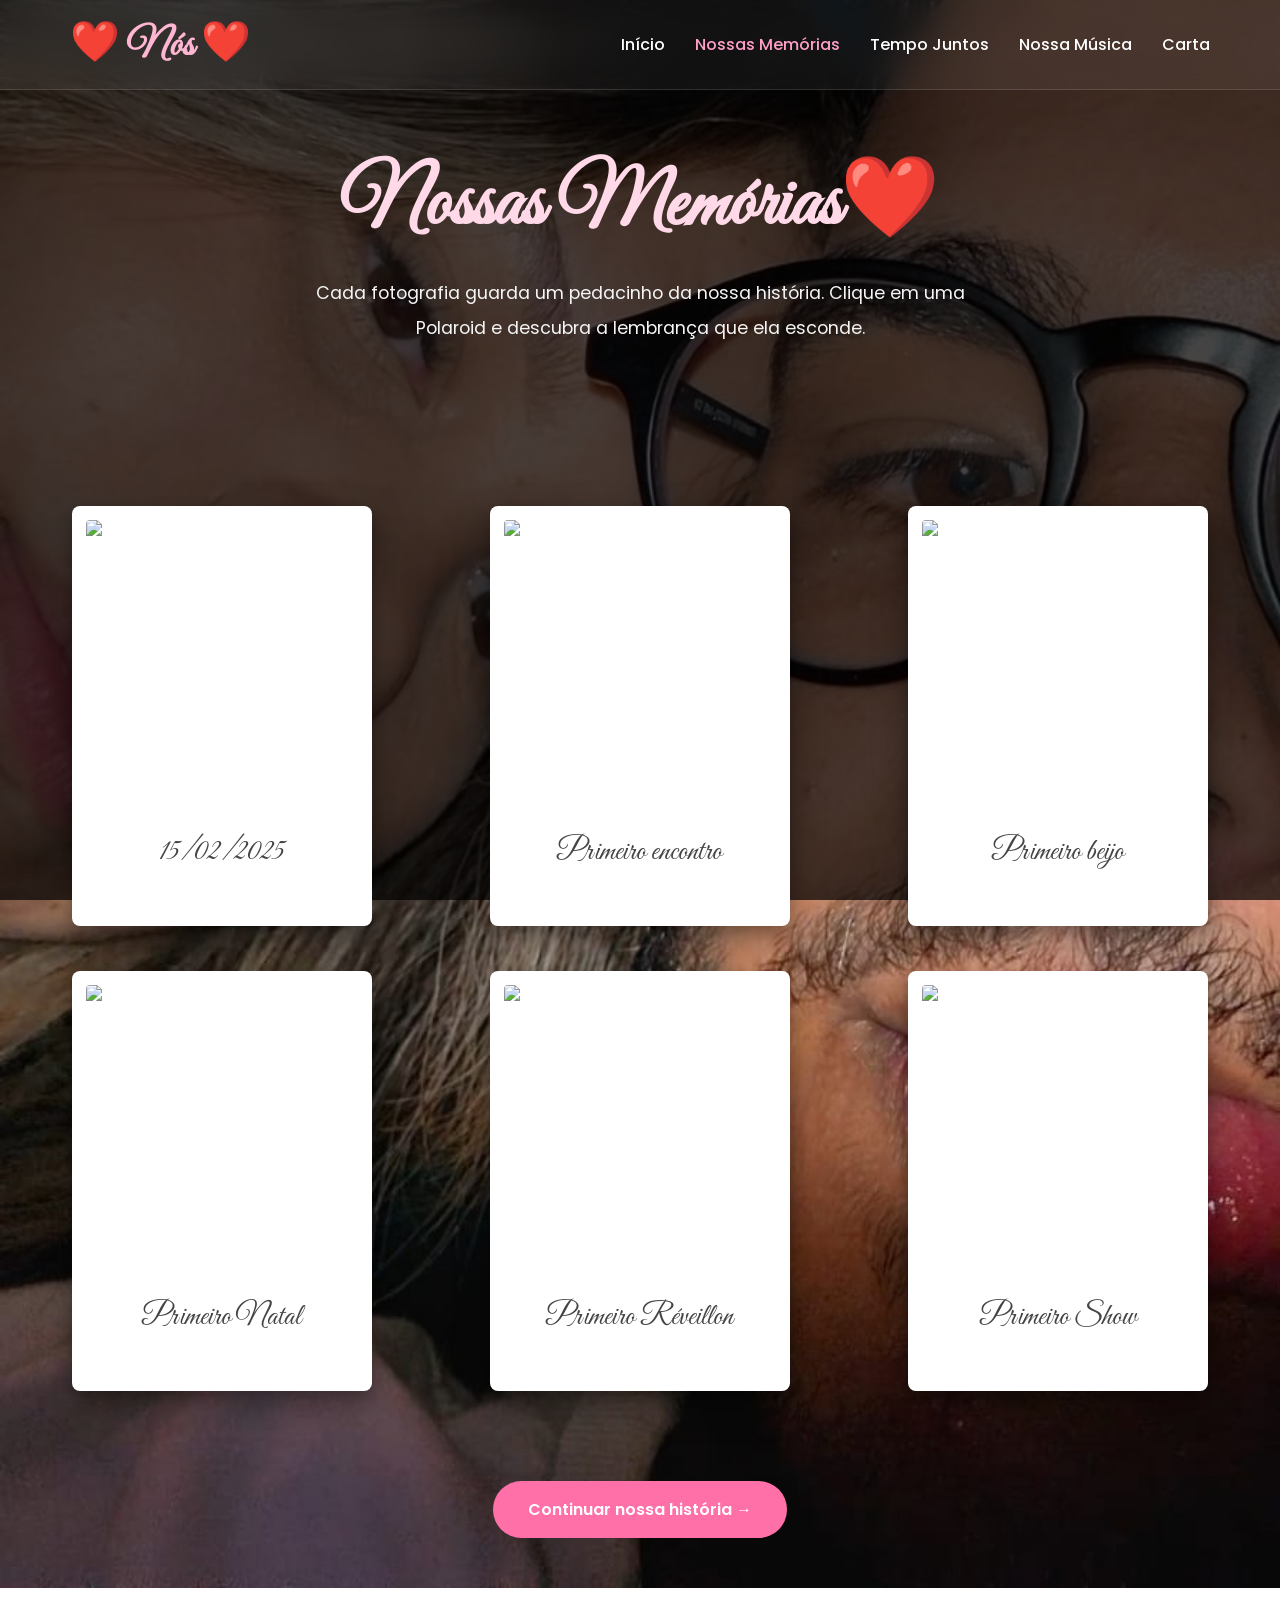
==== nossasmemorias.html @ 5a814378 "versao one projeto mo" ====
<!DOCTYPE html>
<html lang="pt-BR">

<head>

    <meta charset="UTF-8">

    <meta name="viewport" content="width=device-width, initial-scale=1.0">

    <title>Nossas Memórias ❤️</title>

    <link rel="preconnect" href="https://fonts.googleapis.com">

    <link rel="preconnect" href="https://fonts.gstatic.com" crossorigin>

    <link href="https://fonts.googleapis.com/css2?family=Great+Vibes&family=Poppins:wght@300;400;600;700&display=swap" rel="stylesheet">

    <link rel="stylesheet" href="nossasmemorias.css">

</head>

<body>

<div class="overlay"></div>

<header>

<nav>

<h2>❤️ Nós ❤️</h2>

<ul>

<li><a href="index.html">Início</a></li>

<li><a href="nossasmemorias.html" class="ativo">Nossas Memórias</a></li>

<li><a href="tempojuntos.html">Tempo Juntos</a></li>

<li><a href="nossamusica.html">Nossa Música</a></li>

<li><a href="carta.html">Carta</a></li>

</ul>

</nav>

</header>

<section class="hero">

<h1>Nossas Memórias❤️</h1>

<p>

Cada fotografia guarda um pedacinho da nossa história.

Clique em uma Polaroid e descubra a lembrança que ela esconde.

</p>

</section>

<section class="galeria">

<!-- FOTO 1 -->

<div class="polaroid">

<div class="card">

<div class="frente">

<img src="assets/imagens/foto1.jpg" alt="Primeira foto">

<div class="data">

15/02/2025

</div>

</div>

<div class="verso">

<h2>Nosso primeiro "Oi" ❤️</h2>

<p>

Aqui você vai escrever como tudo começou.

Conte como foi esse momento, o que você sentiu e por que ele é tão especial.

</p>

</div>

</div>

</div>

<!-- FOTO 2 -->

<div class="polaroid">

<div class="card">

<div class="frente">

<img src="assets/imagens/foto2.jpg" alt="Primeiro encontro">

<div class="data">

Primeiro encontro

</div>

</div>

<div class="verso">

<h2>Nosso primeiro encontro 🥰</h2>

<p>

Conte aqui tudo o que aconteceu nesse dia.

</p>

</div>

</div>

</div>

<!-- FOTO 3 -->

<div class="polaroid">

<div class="card">

<div class="frente">

<img src="assets/imagens/foto3.jpg" alt="Primeiro beijo">

<div class="data">

Primeiro beijo

</div>

</div>

<div class="verso">

<h2>Nosso primeiro beijo ❤️</h2>

<p>

Conte essa lembrança.

</p>

</div>

</div>

</div>

<!-- FOTO 4 -->

<div class="polaroid">

<div class="card">

<div class="frente">

<img src="assets/imagens/foto4.jpg" alt="Primeiro Natal">

<div class="data">

Primeiro Natal

</div>

</div>

<div class="verso">

<h2>Nosso primeiro Natal 🎄</h2>

<p>

Escreva aqui como foi esse dia.

</p>

</div>

</div>

</div>

<!-- FOTO 5 -->

<div class="polaroid">

<div class="card">

<div class="frente">

<img src="assets/imagens/foto5.jpg" alt="Primeiro Réveillon">

<div class="data">

Primeiro Réveillon

</div>

</div>

<div class="verso">

<h2>Nosso primeiro Réveillon 🎆</h2>

<p>

Conte essa lembrança.

</p>

</div>

</div>

</div>

<!-- FOTO 6 -->

<div class="polaroid">

<div class="card">

<div class="frente">

<img src="assets/imagens/foto6.jpg" alt="Primeiro Show">

<div class="data">

Primeiro Show

</div>

</div>

<div class="verso">

<h2>Nosso primeiro show 🎵</h2>

<p>

Escreva tudo o que vocês viveram nesse dia.

</p>

</div>

</div>

</div>

</section>

<section class="proxima">

<a href="/tempojuntos.html">

Continuar nossa história →

</a>

</section>

<script src="nossasmemorias.js"></script>

</body>

</html>
---- nossasmemorias.css ----
/* ==========================================
            RESET
========================================== */

*{
    margin:0;
    padding:0;
    box-sizing:border-box;
}

html{
    scroll-behavior:smooth;
}

body{

    font-family:'Poppins', sans-serif;

    background-image:url("assets/imagens/fundo.jpeg");

    background-size:cover;

    background-position:center;

    background-repeat:no-repeat;

    background-attachment:fixed;

    color:white;

    overflow-x:hidden;

}

/* ==========================================
            OVERLAY
========================================== */

.overlay{

    position:fixed;

    inset:0;

    background:rgba(0,0,0,.70);

    z-index:-1;

}

/* ==========================================
            HEADER
========================================== */

header{

    position:fixed;

    top:0;

    left:0;

    width:100%;

    backdrop-filter:blur(14px);

    background:rgba(255,255,255,.06);

    border-bottom:1px solid rgba(255,255,255,.12);

    z-index:999;

}

nav{

    max-width:1200px;

    margin:auto;

    display:flex;

    justify-content:space-between;

    align-items:center;

    padding:18px 30px;

}

nav h2{

    font-family:'Great Vibes', cursive;

    font-size:40px;

    color:#ffb6d2;

}

nav ul{

    display:flex;

    list-style:none;

    gap:30px;

}

nav ul li{

    list-style:none;

}

nav a{

    color:white;

    text-decoration:none;

    font-weight:500;

    transition:.35s;

}

nav a:hover{

    color:#ff9fc7;

}

nav a.ativo{

    color:#ff9fc7;

}

/* ==========================================
            HERO
========================================== */

.hero{

    width:100%;

    padding-top:150px;

    padding-bottom:70px;

    text-align:center;

}

.hero h1{

    font-family:'Great Vibes', cursive;

    font-size:5rem;

    color:#ffd9e8;

    margin-bottom:20px;

}

.hero p{

    width:min(700px,90%);

    margin:auto;

    line-height:2;

    font-size:1.1rem;

    color:#f5f5f5;

}

/* ==========================================
        GALERIA
========================================== */

.galeria{

    max-width:1250px;

    margin:70px auto;

    display:grid;

    grid-template-columns:repeat(3,1fr);

    gap:45px;

    padding:20px;

}

/* ==========================================
            POLAROID
========================================== */

.polaroid{

    perspective:1200px;

    display:flex;

    justify-content:center;

    align-items:center;

}

.card{

    width:300px;

    height:420px;

    position:relative;

    transform-style:preserve-3d;

    transition:.8s;

    cursor:pointer;

}

.polaroid:hover .card{

    transform:translateY(-12px) scale(1.05);

}

.frente,
.verso{

    position:absolute;

    width:100%;

    height:100%;

    backface-visibility:hidden;

    border-radius:8px;

    overflow:hidden;

}

/* ==========================================
            FRENTE DA POLAROID
========================================== */

.frente{

    background:white;

    padding:14px 14px 55px 14px;

    display:flex;

    flex-direction:column;

    justify-content:space-between;

    box-shadow:

        0 15px 35px rgba(0,0,0,.35),

        0 5px 15px rgba(0,0,0,.20);

}

.frente img{

    width:100%;

    height:320px;

    object-fit:cover;

    border-radius:4px;

}

.data{

    height:40px;

    display:flex;

    justify-content:center;

    align-items:center;

    font-family:'Great Vibes', cursive;

    font-size:1.9rem;

    color:#444;

}

/* ==========================================
            VERSO
========================================== */

.verso{

    background:white;

    color:#444;

    transform:rotateY(180deg);

    padding:35px;

    display:flex;

    flex-direction:column;

    justify-content:center;

    text-align:center;

    box-shadow:

        0 15px 35px rgba(0,0,0,.35);

}

.verso h2{

    font-family:'Great Vibes', cursive;

    font-size:2.4rem;

    color:#ff5f98;

    margin-bottom:20px;

}

.verso p{

    line-height:1.9;

    font-size:1rem;

}

/* ==========================================
            EFEITOS
========================================== */

.polaroid{

    transition:.4s;

}

.polaroid:hover{

    filter:brightness(1.05);

}

.frente::before{

    content:"";

    position:absolute;

    top:0;

    left:0;

    width:100%;

    height:100%;

    background:linear-gradient(

        120deg,

        transparent 40%,

        rgba(255,255,255,.18) 50%,

        transparent 60%

    );

    transform:translateX(-100%);

    transition:.8s;

}

.polaroid:hover .frente::before{

    transform:translateX(100%);

}

/* ==========================================
            BOTÃO CONTINUAR
========================================== */

.proxima{

    display:flex;

    justify-content:center;

    margin:70px 0;

}

.proxima a{

    padding:16px 35px;

    border-radius:40px;

    text-decoration:none;

    background:#ff6fa8;

    color:white;

    font-weight:600;

    transition:.35s;

}

.proxima a:hover{

    background:#ff4e92;

    transform:scale(1.05);

}

/* ==========================================
        VIRAR A POLAROID
========================================== */

/* Quando o JavaScript adicionar a classe "virado",
   o card gira mostrando o verso. */

.card.virado{

    transform:rotateY(180deg);

}

/* ==========================================
        ANIMAÇÃO DE ENTRADA
========================================== */

.polaroid{

    opacity:0;

    transform:translateY(40px);

    animation:aparecer .8s ease forwards;

}

/* Pequeno atraso entre as fotos */

.polaroid:nth-child(1){ animation-delay:.10s; }

.polaroid:nth-child(2){ animation-delay:.20s; }

.polaroid:nth-child(3){ animation-delay:.30s; }

.polaroid:nth-child(4){ animation-delay:.40s; }

.polaroid:nth-child(5){ animation-delay:.50s; }

.polaroid:nth-child(6){ animation-delay:.60s; }

.polaroid:nth-child(7){ animation-delay:.70s; }

.polaroid:nth-child(8){ animation-delay:.80s; }

.polaroid:nth-child(9){ animation-delay:.90s; }

@keyframes aparecer{

    from{

        opacity:0;

        transform:translateY(40px);

    }

    to{

        opacity:1;

        transform:translateY(0);

    }

}

/* ==========================================
        RESPONSIVIDADE
========================================== */

/* Notebook */

@media(max-width:1200px){

    .galeria{

        grid-template-columns:repeat(2,1fr);

    }

}

/* Tablet */

@media(max-width:768px){

    nav{

        flex-direction:column;

        gap:20px;

        padding:20px;

    }

    nav ul{

        flex-wrap:wrap;

        justify-content:center;

        gap:15px;

    }

    .hero{

        padding-top:190px;

    }

    .hero h1{

        font-size:3.5rem;

    }

    .hero p{

        font-size:1rem;

    }

    .galeria{

        grid-template-columns:1fr;

        gap:35px;

    }

    .card{

        width:290px;

        height:405px;

    }

}

/* Celulares */

@media(max-width:480px){

    nav h2{

        font-size:32px;

    }

    .hero h1{

        font-size:3rem;

    }

    .hero p{

        width:92%;

        line-height:1.8;

    }

    .card{

        width:260px;

        height:380px;

    }

    .frente img{

        height:280px;

    }

    .data{

        font-size:1.6rem;

    }

    .verso{

        padding:25px;

    }

    .verso h2{

        font-size:2rem;

    }

    .verso p{

        font-size:.95rem;

        line-height:1.7;

    }

    .proxima{

        margin:50px 0;

    }

}

/* ==========================================
        FIM DO CSS
========================================== */

/* ==========================================
        POLAROID ATIVA
========================================== */

.card.ativa{

    box-shadow:

        0 25px 50px rgba(255, 182, 193, 0.45),

        0 10px 25px rgba(0,0,0,.35);

    transition:.1s;

}
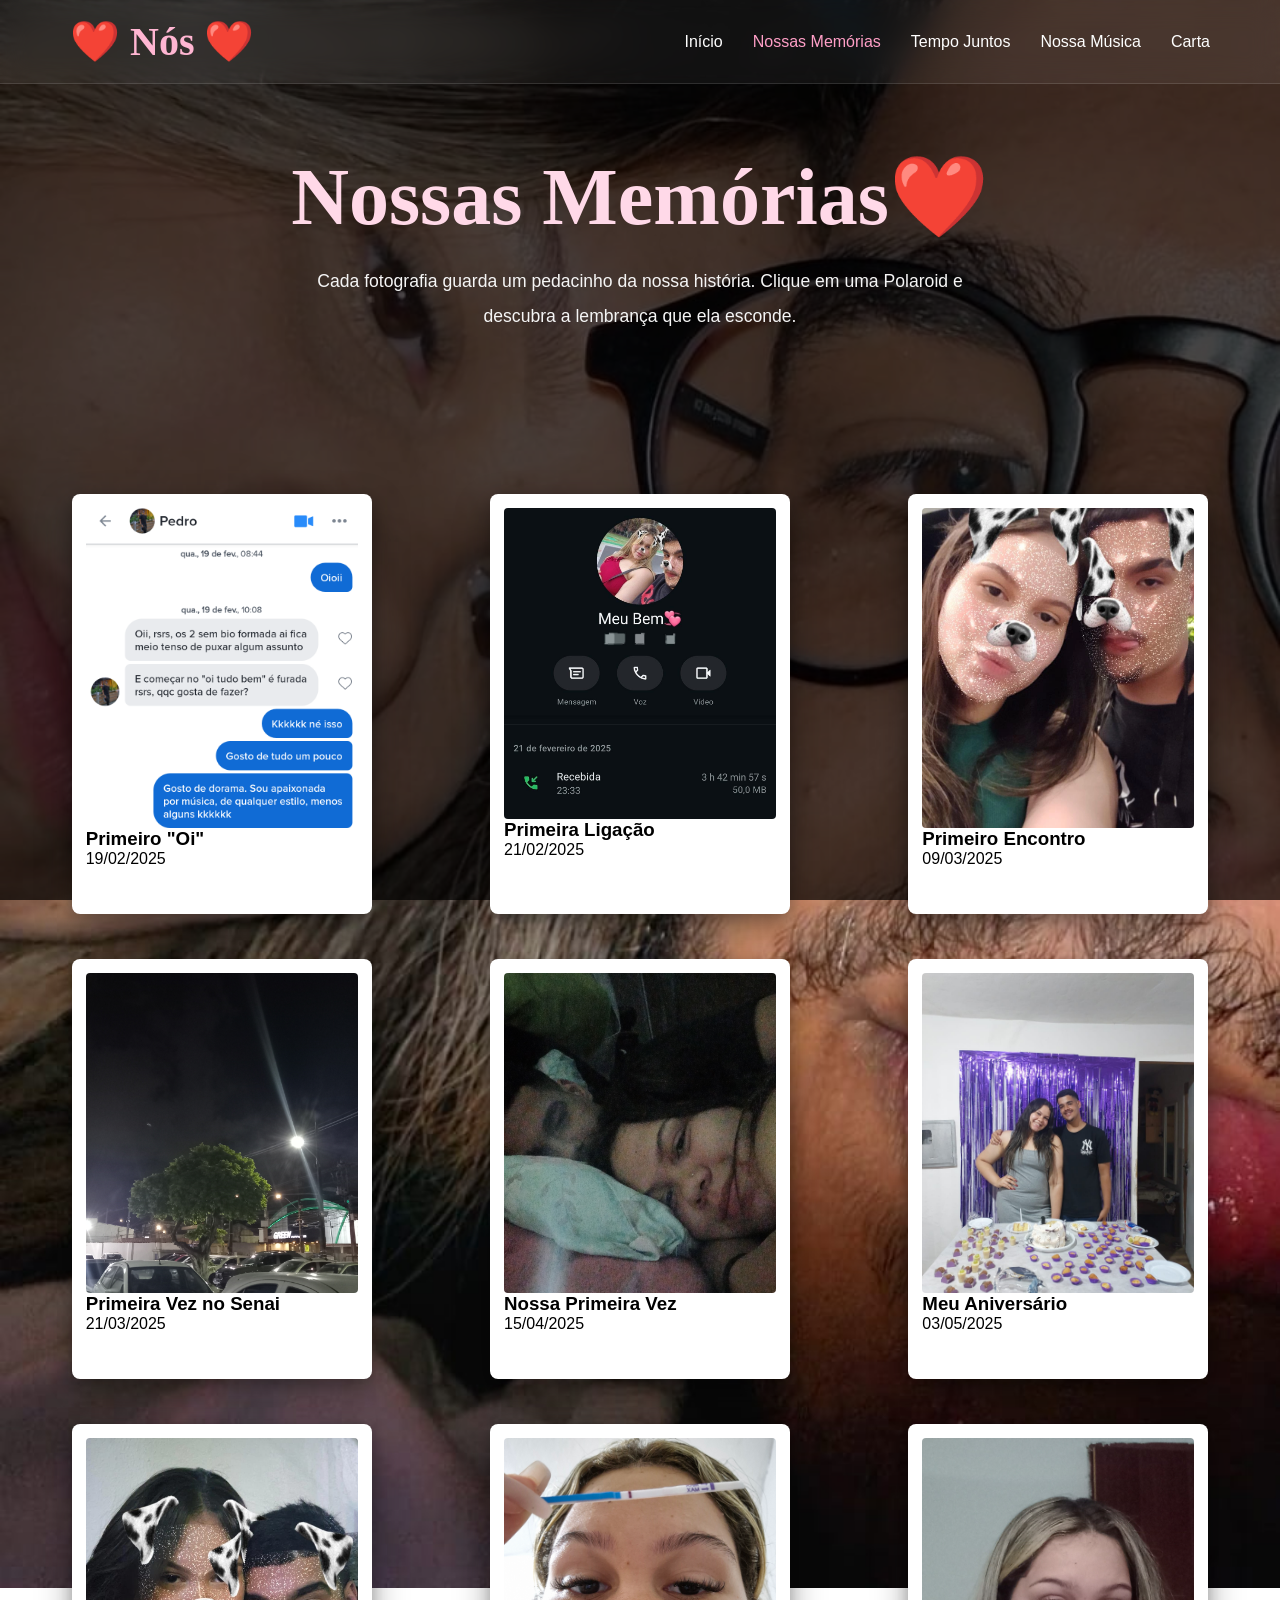
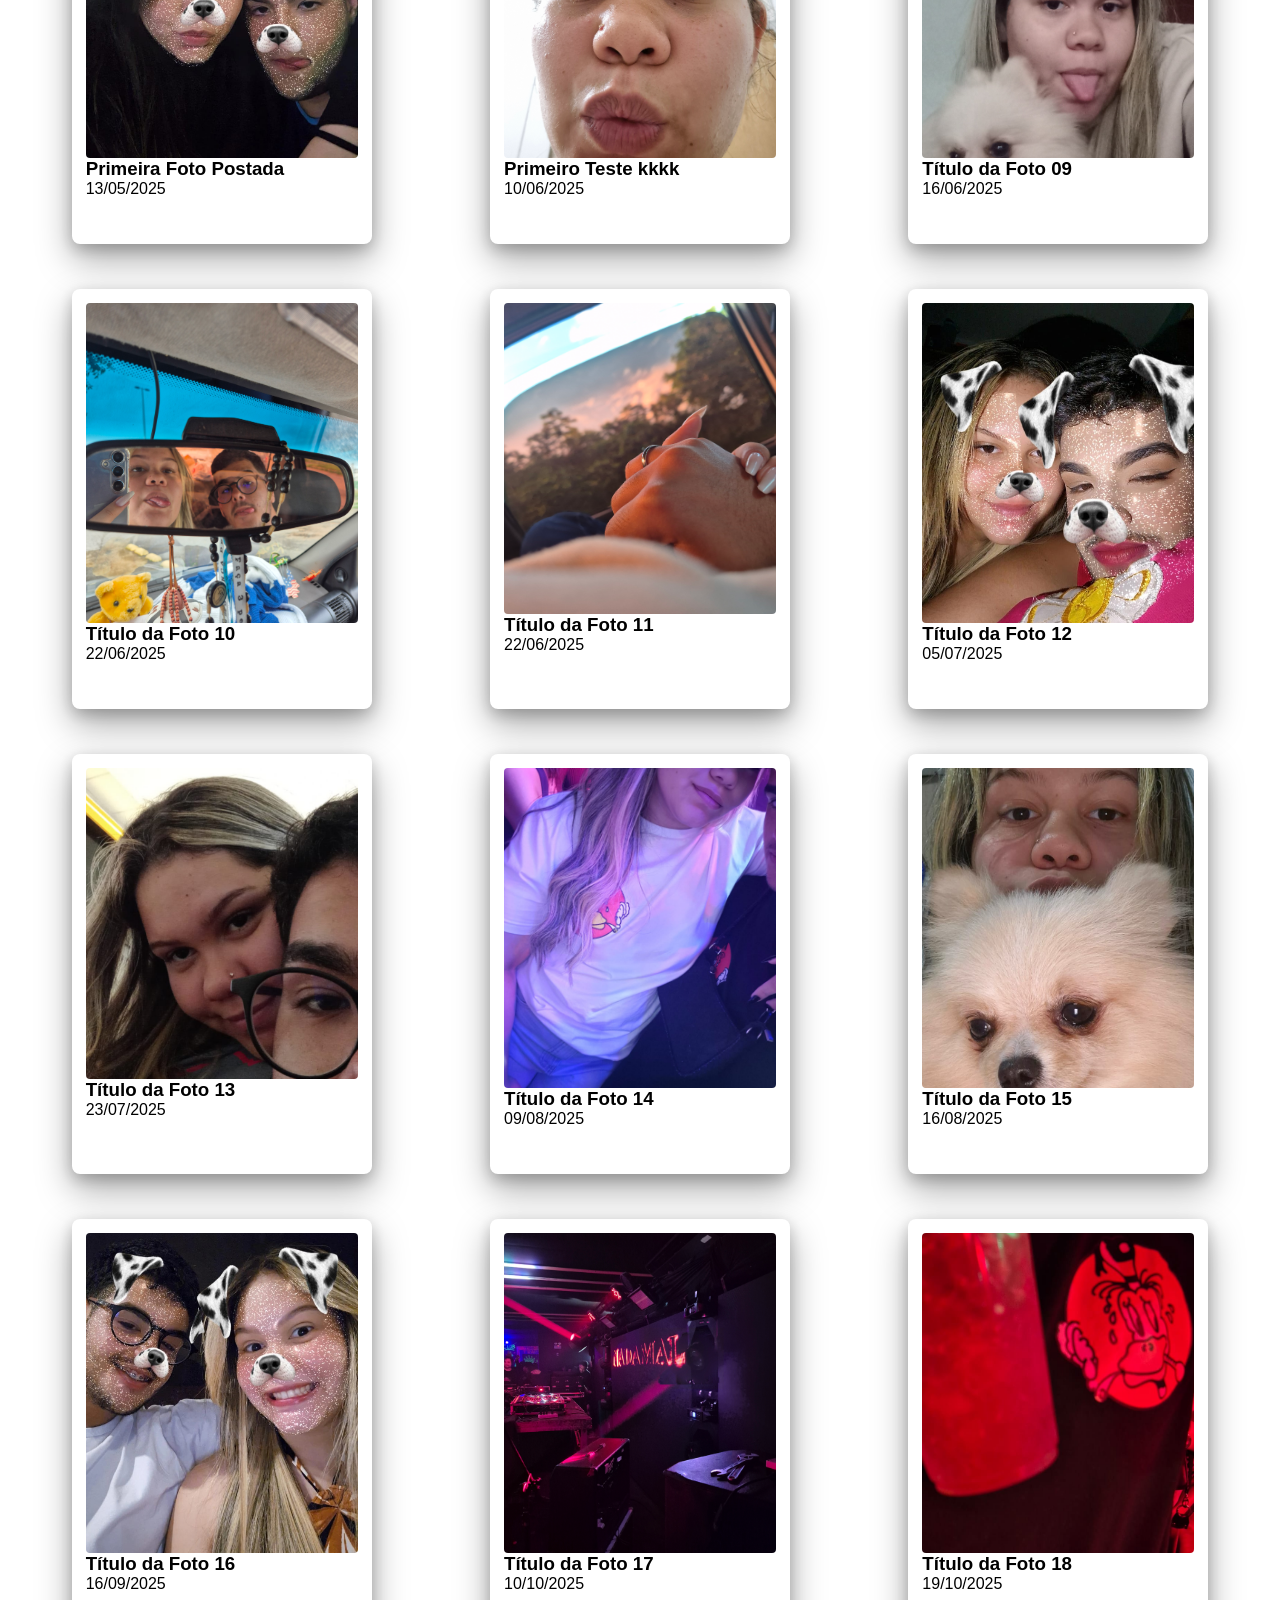
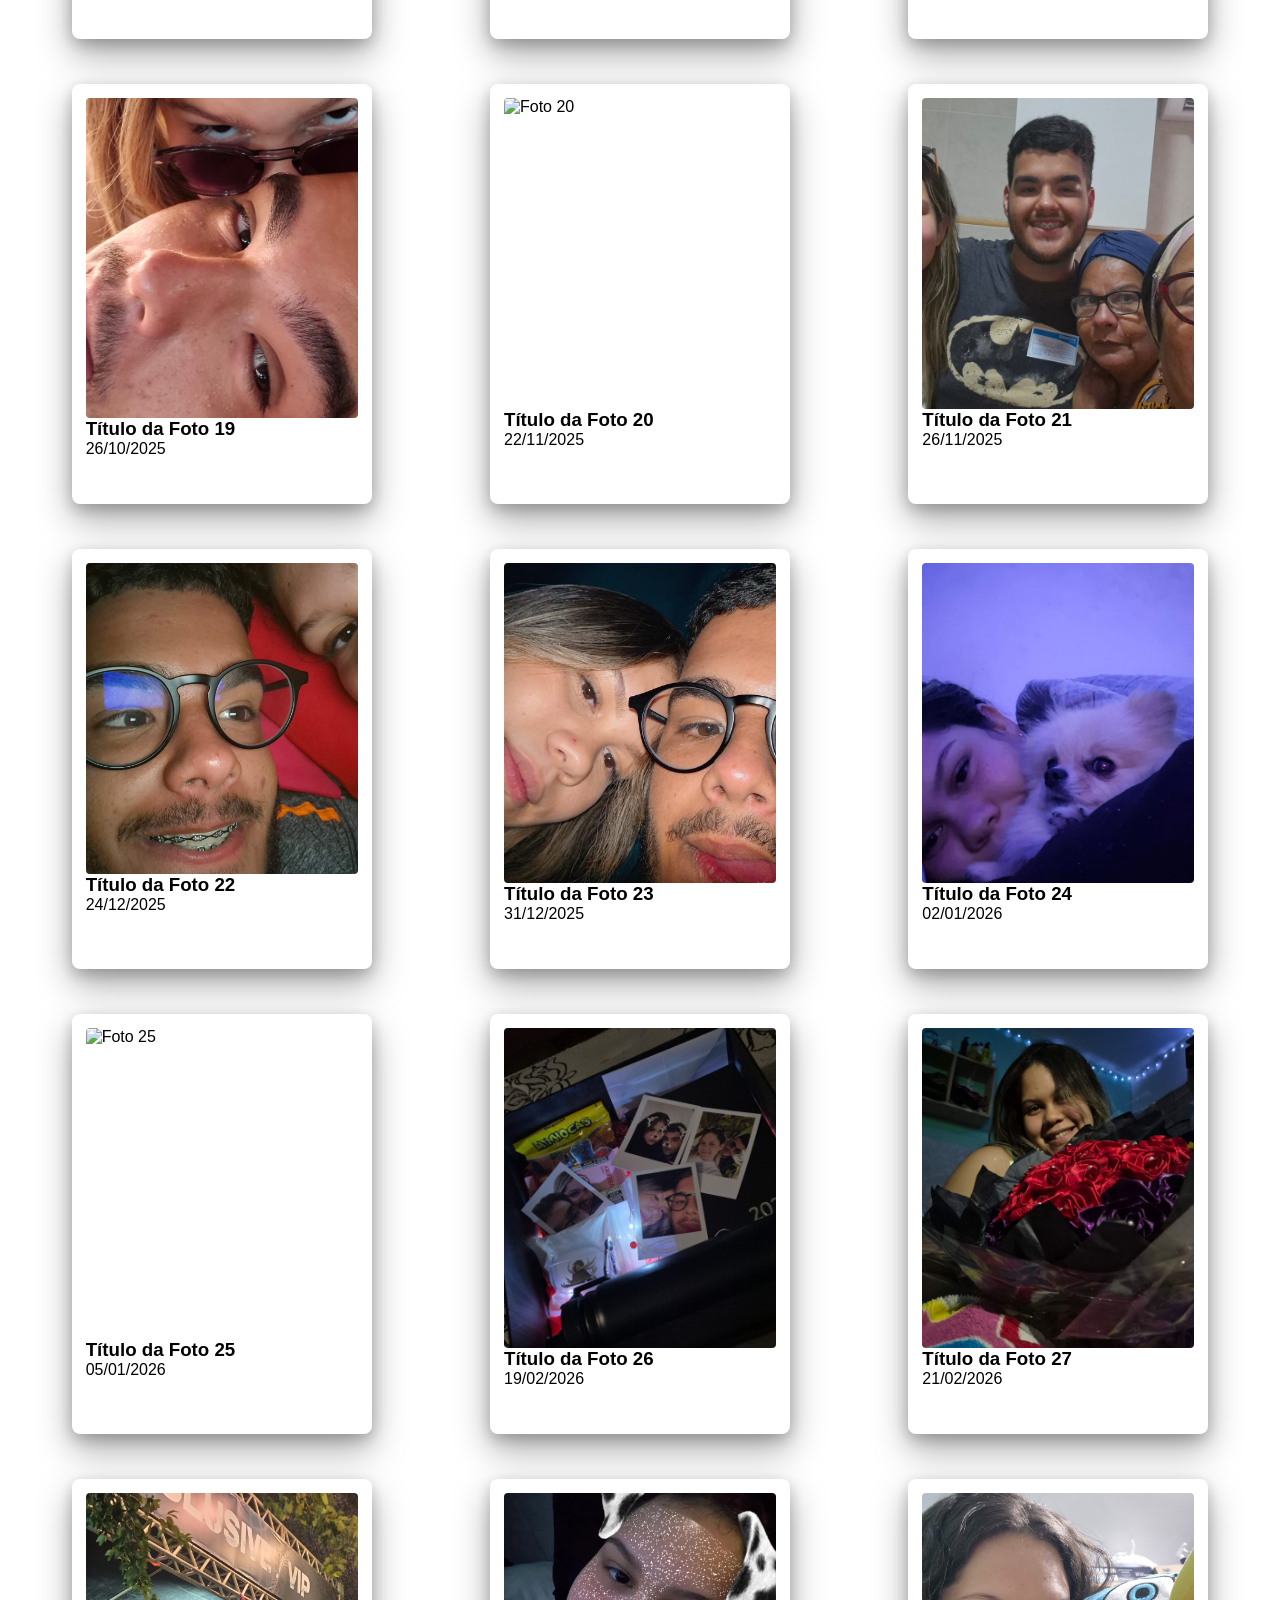
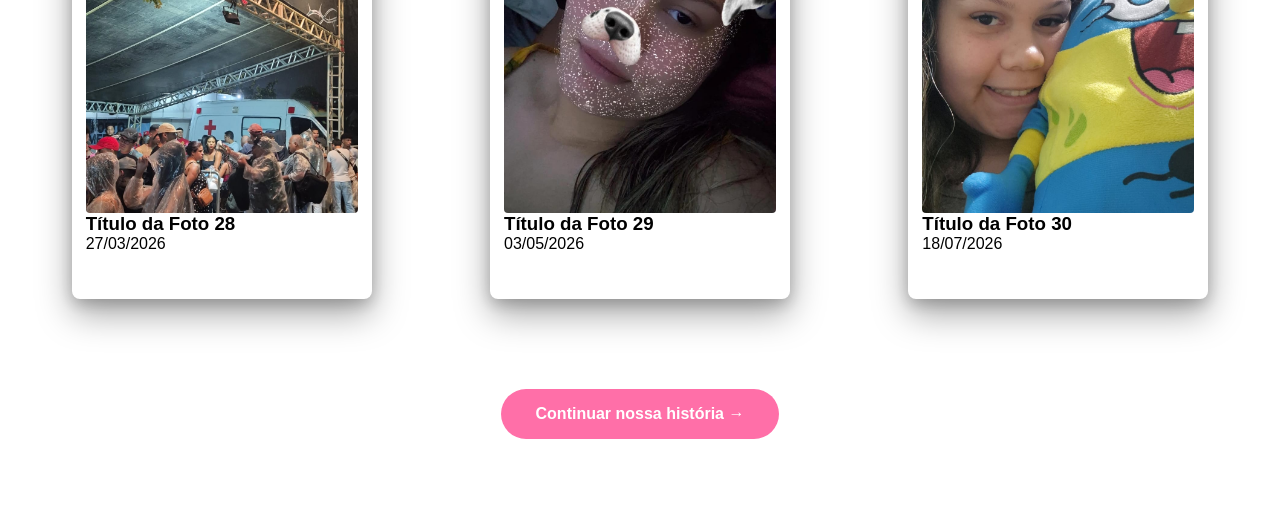
==== commit 676839bc: "maincommit do mo" ====
--- a/nossasmemorias.html
+++ b/nossasmemorias.html
@@ -13,8 +13,8 @@
 
     <link rel="preconnect" href="https://fonts.gstatic.com" crossorigin>
 
-    <link href="https://fonts.googleapis.com/css2?family=Great+Vibes&family=Poppins:wght@300;400;600;700&display=swap" rel="stylesheet">
-
+    <link href="https://fonts.googleapis.com/css2?family=Nunito:wght@300;400;500;600;700;800&family=Parisienne&display=swap" rel="stylesheet">
+    
     <link rel="stylesheet" href="nossasmemorias.css">
 
 </head>
@@ -63,206 +63,606 @@
 
 <section class="galeria">
 
-<!-- FOTO 1 -->
-
-<div class="polaroid">
-
-<div class="card">
-
-<div class="frente">
-
-<img src="assets/imagens/foto1.jpg" alt="Primeira foto">
-
-<div class="data">
-
-15/02/2025
-
-</div>
-
-</div>
-
-<div class="verso">
-
-<h2>Nosso primeiro "Oi" ❤️</h2>
-
-<p>
-
-Aqui você vai escrever como tudo começou.
-
-Conte como foi esse momento, o que você sentiu e por que ele é tão especial.
-
-</p>
-
-</div>
-
-</div>
-
-</div>
-
-<!-- FOTO 2 -->
-
-<div class="polaroid">
-
-<div class="card">
-
-<div class="frente">
-
-<img src="assets/imagens/foto2.jpg" alt="Primeiro encontro">
-
-<div class="data">
-
-Primeiro encontro
-
-</div>
-
-</div>
-
-<div class="verso">
-
-<h2>Nosso primeiro encontro 🥰</h2>
-
-<p>
-
-Conte aqui tudo o que aconteceu nesse dia.
-
-</p>
-
-</div>
-
-</div>
-
-</div>
-
-<!-- FOTO 3 -->
-
-<div class="polaroid">
-
-<div class="card">
-
-<div class="frente">
-
-<img src="assets/imagens/foto3.jpg" alt="Primeiro beijo">
-
-<div class="data">
-
-Primeiro beijo
-
-</div>
-
-</div>
-
-<div class="verso">
-
-<h2>Nosso primeiro beijo ❤️</h2>
-
-<p>
-
-Conte essa lembrança.
-
-</p>
-
-</div>
-
-</div>
-
-</div>
-
-<!-- FOTO 4 -->
-
-<div class="polaroid">
-
-<div class="card">
-
-<div class="frente">
-
-<img src="assets/imagens/foto4.jpg" alt="Primeiro Natal">
-
-<div class="data">
-
-Primeiro Natal
-
-</div>
-
-</div>
-
-<div class="verso">
-
-<h2>Nosso primeiro Natal 🎄</h2>
-
-<p>
-
-Escreva aqui como foi esse dia.
-
-</p>
-
-</div>
-
-</div>
-
-</div>
-
-<!-- FOTO 5 -->
-
-<div class="polaroid">
-
-<div class="card">
-
-<div class="frente">
-
-<img src="assets/imagens/foto5.jpg" alt="Primeiro Réveillon">
-
-<div class="data">
-
-Primeiro Réveillon
-
-</div>
-
-</div>
-
-<div class="verso">
-
-<h2>Nosso primeiro Réveillon 🎆</h2>
-
-<p>
-
-Conte essa lembrança.
-
-</p>
-
-</div>
-
-</div>
-
-</div>
-
-<!-- FOTO 6 -->
-
-<div class="polaroid">
-
-<div class="card">
-
-<div class="frente">
-
-<img src="assets/imagens/foto6.jpg" alt="Primeiro Show">
-
-<div class="data">
-
-Primeiro Show
-
-</div>
-
-</div>
-
-<div class="verso">
-
-<h2>Nosso primeiro show 🎵</h2>
-
-<p>
-
-Escreva tudo o que vocês viveram nesse dia.
-
-</p>
-
+<!-- =========================
+        POLAROID 01
+========================= -->
+
+<div class="polaroid">
+    <div class="card">
+        <div class="frente">
+            <img src="assets/imagens/foto1.jpeg" alt="Foto 01">
+            <h3>Primeiro "Oi"</h3>
+            <p>19/02/2025</p>
+        </div>
+
+        <div class="verso">
+            <p>
+                Nosso primeiro "Oi"
+                Nossa primeira conversa
+                Onde tudo começou
+            </p>
+        </div>
+    </div>
+</div>
+
+<!-- =========================
+        POLAROID 02
+========================= -->
+
+<div class="polaroid">
+    <div class="card">
+        <div class="frente">
+            <img src="assets/imagens/foto2.jpeg" alt="Foto 02">
+            <h3>Primeira Ligação</h3>
+            <p>21/02/2025</p>
+        </div>
+
+        <div class="verso">
+            <p>
+                História da Foto 02.
+            </p>
+        </div>
+    </div>
+</div>
+
+<!-- =========================
+        POLAROID 03
+========================= -->
+
+<div class="polaroid">
+    <div class="card">
+        <div class="frente">
+            <img src="assets/imagens/foto3.jpeg" alt="Foto 03">
+            <h3>Primeiro Encontro</h3>
+            <p>09/03/2025</p>
+        </div>
+
+        <div class="verso">
+            <p>
+                História da Foto 03.
+            </p>
+        </div>
+    </div>
+</div>
+
+<!-- =========================
+        POLAROID 04
+========================= -->
+
+<div class="polaroid">
+    <div class="card">
+        <div class="frente">
+            <img src="assets/imagens/foto4.jpeg" alt="Foto 04">
+            <h3>Primeira Vez no Senai</h3>
+            <p>21/03/2025</p>
+        </div>
+
+        <div class="verso">
+            <p>
+                História da Foto 04.
+            </p>
+        </div>
+    </div>
+</div>
+
+<!-- =========================
+        POLAROID 05
+========================= -->
+
+<div class="polaroid">
+    <div class="card">
+        <div class="frente">
+            <img src="assets/imagens/foto5.jpeg" alt="Foto 05">
+            <h3>Nossa Primeira Vez</h3>
+            <p>15/04/2025</p>
+        </div>
+
+        <div class="verso">
+            <p>
+                História da Foto 05.
+            </p>
+        </div>
+    </div>
+</div>
+
+<!-- =========================
+        POLAROID 06
+========================= -->
+
+<div class="polaroid">
+    <div class="card">
+        <div class="frente">
+            <img src="assets/imagens/foto6.jpeg" alt="Foto 06">
+            <h3>Meu Aniversário</h3>
+            <p>03/05/2025</p>
+        </div>
+
+        <div class="verso">
+            <p>
+                História da Foto 06.
+            </p>
+        </div>
+    </div>
+</div>
+
+<!-- =========================
+        POLAROID 07
+========================= -->
+
+<div class="polaroid">
+    <div class="card">
+        <div class="frente">
+            <img src="assets/imagens/foto7.jpeg" alt="Foto 07">
+            <h3>Primeira Foto Postada</h3>
+            <p>13/05/2025</p>
+        </div>
+
+        <div class="verso">
+            <p>
+                História da Foto 07.
+            </p>
+        </div>
+    </div>
+</div>
+
+<!-- =========================
+        POLAROID 08
+========================= -->
+
+<div class="polaroid">
+    <div class="card">
+        <div class="frente">
+            <img src="assets/imagens/foto8.jpeg" alt="Foto 08">
+            <h3>Primeiro Teste kkkk</h3>
+            <p>10/06/2025</p>
+        </div>
+
+        <div class="verso">
+            <p>
+                História da Foto 08.
+            </p>
+        </div>
+    </div>
+</div>
+
+<!-- =========================
+        POLAROID 09
+========================= -->
+
+<div class="polaroid">
+    <div class="card">
+        <div class="frente">
+            <img src="assets/imagens/foto9.jpeg" alt="Foto 09">
+            <h3>Título da Foto 09</h3>
+            <p>16/06/2025</p>
+        </div>
+
+        <div class="verso">
+            <p>
+                História da Foto 09.
+            </p>
+        </div>
+    </div>
+</div>
+
+<!-- =========================
+        POLAROID 10
+========================= -->
+
+<div class="polaroid">
+    <div class="card">
+        <div class="frente">
+            <img src="assets/imagens/foto10.jpeg" alt="Foto 10">
+            <h3>Título da Foto 10</h3>
+            <p>22/06/2025</p>
+        </div>
+
+        <div class="verso">
+            <p>
+                História da Foto 10.
+            </p>
+        </div>
+    </div>
+</div>
+
+<!-- =========================
+        POLAROID 11
+========================= -->
+
+<div class="polaroid">
+    <div class="card">
+        <div class="frente">
+            <img src="assets/imagens/foto11.jpeg" alt="Foto 11">
+            <h3>Título da Foto 11</h3>
+            <p>22/06/2025</p>
+        </div>
+
+        <div class="verso">
+            <p>
+                História da Foto 11.
+            </p>
+        </div>
+    </div>
+</div>
+
+<!-- =========================
+        POLAROID 12
+========================= -->
+
+<div class="polaroid">
+    <div class="card">
+        <div class="frente">
+            <img src="assets/imagens/foto12.jpeg" alt="Foto 12">
+            <h3>Título da Foto 12</h3>
+            <p>05/07/2025</p>
+        </div>
+
+        <div class="verso">
+            <p>
+                História da Foto 12.
+            </p>
+        </div>
+    </div>
+</div>
+
+<!-- =========================
+        POLAROID 13
+========================= -->
+
+<div class="polaroid">
+    <div class="card">
+        <div class="frente">
+            <img src="assets/imagens/foto13.jpeg" alt="Foto 13">
+            <h3>Título da Foto 13</h3>
+            <p>23/07/2025</p>
+        </div>
+
+        <div class="verso">
+            <p>
+                História da Foto 13.
+            </p>
+        </div>
+    </div>
+</div>
+
+<!-- =========================
+        POLAROID 14
+========================= -->
+
+<div class="polaroid">
+    <div class="card">
+        <div class="frente">
+            <img src="assets/imagens/foto14.jpeg" alt="Foto 14">
+            <h3>Título da Foto 14</h3>
+            <p>09/08/2025</p>
+        </div>
+
+        <div class="verso">
+            <p>
+                História da Foto 14.
+            </p>
+        </div>
+    </div>
+</div>
+
+<!-- =========================
+        POLAROID 15
+========================= -->
+
+<div class="polaroid">
+    <div class="card">
+        <div class="frente">
+            <img src="assets/imagens/foto15.jpeg" alt="Foto 15">
+            <h3>Título da Foto 15</h3>
+            <p>16/08/2025</p>
+        </div>
+
+        <div class="verso">
+            <p>
+                História da Foto 15.
+            </p>
+        </div>
+    </div>
+</div>
+
+<!-- =========================
+        POLAROID 16
+========================= -->
+
+<div class="polaroid">
+    <div class="card">
+        <div class="frente">
+            <img src="assets/imagens/foto16.jpeg" alt="Foto 16">
+            <h3>Título da Foto 16</h3>
+            <p>16/09/2025</p>
+        </div>
+
+        <div class="verso">
+            <p>
+                História da Foto 16.
+            </p>
+        </div>
+    </div>
+</div>
+
+<!-- =========================
+        POLAROID 17
+========================= -->
+
+<div class="polaroid">
+    <div class="card">
+        <div class="frente">
+            <img src="assets/imagens/foto17.jpeg" alt="Foto 17">
+            <h3>Título da Foto 17</h3>
+            <p>10/10/2025</p>
+        </div>
+
+        <div class="verso">
+            <p>
+                História da Foto 17.
+            </p>
+        </div>
+    </div>
+</div>
+
+<!-- =========================
+        POLAROID 18
+========================= -->
+
+<div class="polaroid">
+    <div class="card">
+        <div class="frente">
+            <img src="assets/imagens/foto18.jpeg" alt="Foto 18">
+            <h3>Título da Foto 18</h3>
+            <p>19/10/2025</p>
+        </div>
+
+        <div class="verso">
+            <p>
+                História da Foto 18.
+            </p>
+        </div>
+    </div>
+</div>
+
+<!-- =========================
+        POLAROID 19
+========================= -->
+
+<div class="polaroid">
+    <div class="card">
+        <div class="frente">
+            <img src="assets/imagens/foto19.jpeg" alt="Foto 19">
+            <h3>Título da Foto 19</h3>
+            <p>26/10/2025</p>
+        </div>
+
+        <div class="verso">
+            <p>
+                História da Foto 19.
+            </p>
+        </div>
+    </div>
+</div>
+
+<!-- =========================
+        POLAROID 20
+========================= -->
+
+<div class="polaroid">
+    <div class="card">
+        <div class="frente">
+            <img src="assets/imagens/foto20.jpeg" alt="Foto 20">
+            <h3>Título da Foto 20</h3>
+            <p>22/11/2025</p>
+        </div>
+
+        <div class="verso">
+            <p>
+                História da Foto 20.
+            </p>
+        </div>
+    </div>
+</div>
+
+<!-- =========================
+        POLAROID 21
+========================= -->
+
+<div class="polaroid">
+    <div class="card">
+        <div class="frente">
+            <img src="assets/imagens/foto21.jpeg" alt="Foto 21">
+            <h3>Título da Foto 21</h3>
+            <p>26/11/2025</p>
+        </div>
+
+        <div class="verso">
+            <p>
+                História da Foto 21.
+            </p>
+        </div>
+    </div>
+</div>
+
+<!-- =========================
+        POLAROID 22
+========================= -->
+
+<div class="polaroid">
+    <div class="card">
+        <div class="frente">
+            <img src="assets/imagens/foto22.jpeg" alt="Foto 22">
+            <h3>Título da Foto 22</h3>
+            <p>24/12/2025</p>
+        </div>
+
+        <div class="verso">
+            <p>
+                História da Foto 22.
+            </p>
+        </div>
+    </div>
+</div>
+
+<!-- =========================
+        POLAROID 23
+========================= -->
+
+<div class="polaroid">
+    <div class="card">
+        <div class="frente">
+            <img src="assets/imagens/foto23.jpeg" alt="Foto 23">
+            <h3>Título da Foto 23</h3>
+            <p>31/12/2025</p>
+        </div>
+
+        <div class="verso">
+            <p>
+                História da Foto 23.
+            </p>
+        </div>
+    </div>
+</div>
+
+<!-- =========================
+        POLAROID 24
+========================= -->
+
+<div class="polaroid">
+    <div class="card">
+        <div class="frente">
+            <img src="assets/imagens/foto24.jpeg" alt="Foto 24">
+            <h3>Título da Foto 24</h3>
+            <p>02/01/2026</p>
+        </div>
+
+        <div class="verso">
+            <p>
+                História da Foto 24.
+            </p>
+        </div>
+    </div>
+</div>
+
+<!-- =========================
+        POLAROID 25
+========================= -->
+
+<div class="polaroid">
+    <div class="card">
+        <div class="frente">
+            <img src="assets/imagens/foto25.jpeg" alt="Foto 25">
+            <h3>Título da Foto 25</h3>
+            <p>05/01/2026</p>
+        </div>
+
+        <div class="verso">
+            <p>
+                História da Foto 25.
+            </p>
+        </div>
+    </div>
+</div>
+
+<!-- =========================
+        POLAROID 26
+========================= -->
+
+<div class="polaroid">
+    <div class="card">
+        <div class="frente">
+            <img src="assets/imagens/foto26.jpeg" alt="Foto 26">
+            <h3>Título da Foto 26</h3>
+            <p>19/02/2026</p>
+        </div>
+
+        <div class="verso">
+            <p>
+                História da Foto 26.
+            </p>
+        </div>
+    </div>
+</div>
+
+<!-- =========================
+        POLAROID 27
+========================= -->
+
+<div class="polaroid">
+    <div class="card">
+        <div class="frente">
+            <img src="assets/imagens/foto27.jpeg" alt="Foto 27">
+            <h3>Título da Foto 27</h3>
+            <p>21/02/2026</p>
+        </div>
+
+        <div class="verso">
+            <p>
+                História da Foto 27.
+            </p>
+        </div>
+    </div>
+</div>
+
+<!-- =========================
+        POLAROID 28
+========================= -->
+
+<div class="polaroid">
+    <div class="card">
+        <div class="frente">
+            <img src="assets/imagens/foto28.jpeg" alt="Foto 28">
+            <h3>Título da Foto 28</h3>
+            <p>27/03/2026</p>
+        </div>
+
+        <div class="verso">
+            <p>
+                História da Foto 28.
+            </p>
+        </div>
+    </div>
+</div>
+
+<!-- =========================
+        POLAROID 29
+========================= -->
+
+<div class="polaroid">
+    <div class="card">
+        <div class="frente">
+            <img src="assets/imagens/foto29.jpeg" alt="Foto 29">
+            <h3>Título da Foto 29</h3>
+            <p>03/05/2026</p>
+        </div>
+
+        <div class="verso">
+            <p>
+                História da Foto 29.
+            </p>
+        </div>
+    </div>
+</div>
+
+<!-- =========================
+        POLAROID 30
+========================= -->
+
+<div class="polaroid">
+    <div class="card">
+        <div class="frente">
+            <img src="assets/imagens/foto30.jpeg" alt="Foto 30">
+            <h3>Título da Foto 30</h3>
+            <p>18/07/2026</p>
+        </div>
+
+        <div class="verso">
+            <p>
+                História da Foto 30.
+            </p>
+        </div>
+    </div>
 </div>
 
 </div>
--- a/nossasmemorias.css
+++ b/nossasmemorias.css
@@ -26,7 +26,7 @@
 
     background-attachment:fixed;
 
-    color:white;
+    color:black;
 
     overflow-x:hidden;
 
